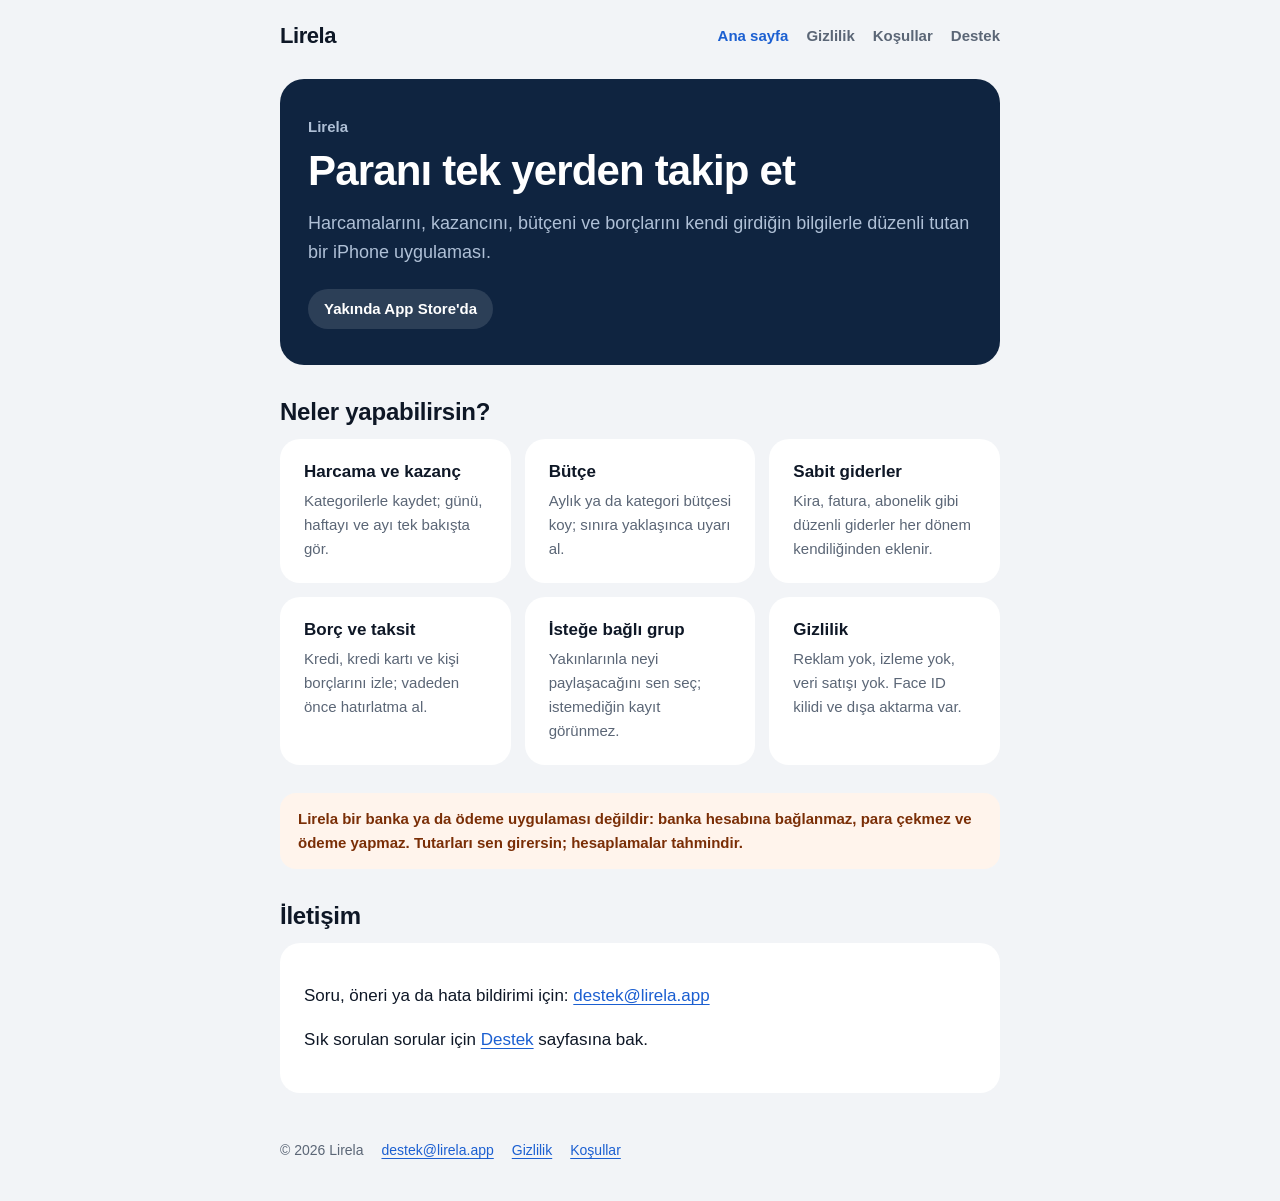
==== index.html @ 5110a3ae "Lirela sitesi: ana sayfa, gizlilik, koşullar, destek, 404, CNAME Co-Authored-By: Claude Opus 5.5 <no" ====
<!doctype html>
<html lang="tr">
<head>
<meta charset="utf-8">
<meta name="viewport" content="width=device-width, initial-scale=1">
<title>Lirela · Harcama ve Bütçe</title>
<meta name="description" content="Lirela ile harcamalarını, kazancını, bütçeni ve borçlarını tek yerden takip et. Reklam yok, izleme yok.">
<meta name="color-scheme" content="light dark">
<meta name="referrer" content="no-referrer">
<link rel="stylesheet" href="/style.css">
</head>
<body>
<header class="site-header"><div class="wrap"><a class="brand" href="/">Lirela</a><nav class="nav"><a href="/" aria-current="page">Ana sayfa</a><a href="/gizlilik/">Gizlilik</a><a href="/kosullar/">Koşullar</a><a href="/destek/">Destek</a></nav></div></header>
<main class="wrap">

<section class="hero">
  <p class="eyebrow">Lirela</p>
  <h1>Paranı tek yerden takip et</h1>
  <p>Harcamalarını, kazancını, bütçeni ve borçlarını kendi girdiğin bilgilerle düzenli tutan bir iPhone uygulaması.</p>
  <span class="badge">Yakında App Store'da</span>
</section>

<h2>Neler yapabilirsin?</h2>
<div class="grid">
  <div class="card"><h3>Harcama ve kazanç</h3><p>Kategorilerle kaydet; günü, haftayı ve ayı tek bakışta gör.</p></div>
  <div class="card"><h3>Bütçe</h3><p>Aylık ya da kategori bütçesi koy; sınıra yaklaşınca uyarı al.</p></div>
  <div class="card"><h3>Sabit giderler</h3><p>Kira, fatura, abonelik gibi düzenli giderler her dönem kendiliğinden eklenir.</p></div>
  <div class="card"><h3>Borç ve taksit</h3><p>Kredi, kredi kartı ve kişi borçlarını izle; vadeden önce hatırlatma al.</p></div>
  <div class="card"><h3>İsteğe bağlı grup</h3><p>Yakınlarınla neyi paylaşacağını sen seç; istemediğin kayıt görünmez.</p></div>
  <div class="card"><h3>Gizlilik</h3><p>Reklam yok, izleme yok, veri satışı yok. Face ID kilidi ve dışa aktarma var.</p></div>
</div>

<p class="note">Lirela bir banka ya da ödeme uygulaması değildir: banka hesabına bağlanmaz, para çekmez ve ödeme yapmaz. Tutarları sen girersin; hesaplamalar tahmindir.</p>

<h2>İletişim</h2>
<div class="card">
  <p>Soru, öneri ya da hata bildirimi için: <a href="mailto:destek@lirela.app">destek@lirela.app</a></p>
  <p>Sık sorulan sorular için <a href="/destek/">Destek</a> sayfasına bak.</p>
</div>

</main>
<footer class="site-footer"><div class="wrap"><span>© 2026 Lirela</span><a href="mailto:destek@lirela.app">destek@lirela.app</a><a href="/gizlilik/">Gizlilik</a><a href="/kosullar/">Koşullar</a></div></footer>
</body>
</html>
---- style.css ----
/* Lirela — tek stil dosyası. Dış kaynak, yazı tipi CDN'i, analitik ve çerez yok. */
:root {
  --bg: #F2F4F7;
  --card: #FFFFFF;
  --hero: #0F2440;
  --hero-text: #FFFFFF;
  --hero-muted: #AFC0D6;
  --text: #0E1726;
  --muted: #5B6676;
  --accent: #1B5FD1;
  --accent-soft: #E6F0FF;
  --line: #E3E8EF;
  --warn-bg: #FFF4EC;
  --warn-text: #7A2E06;
  --radius: 20px;
  color-scheme: light dark;
}

@media (prefers-color-scheme: dark) {
  :root {
    --bg: #0B0F16;
    --card: #1A202A;
    --hero: #15294A;
    --hero-muted: #9FB3CE;
    --text: #F2F4F7;
    --muted: #9AA5B4;
    --accent: #5B92F0;
    --accent-soft: #1B2C4A;
    --line: #2A313D;
    --warn-bg: #3A2414;
    --warn-text: #FFC9A3;
  }
}

* { box-sizing: border-box; }

html { -webkit-text-size-adjust: 100%; }

body {
  margin: 0;
  background: var(--bg);
  color: var(--text);
  font-family: -apple-system, BlinkMacSystemFont, "SF Pro Text", "Segoe UI", Roboto, "Helvetica Neue", Arial, sans-serif;
  font-size: 17px;
  line-height: 1.6;
}

a { color: var(--accent); text-decoration-thickness: 1px; text-underline-offset: 3px; }

.wrap { max-width: 760px; margin: 0 auto; padding: 0 20px; }

/* Üst menü */
.site-header { padding: 18px 0; }
.site-header .wrap { display: flex; align-items: center; justify-content: space-between; gap: 16px; flex-wrap: wrap; }
.brand { font-size: 22px; font-weight: 800; letter-spacing: -0.02em; color: var(--text); text-decoration: none; }
.nav { display: flex; gap: 18px; flex-wrap: wrap; font-size: 15px; font-weight: 600; }
.nav a { color: var(--muted); text-decoration: none; }
.nav a:hover, .nav a[aria-current="page"] { color: var(--accent); }

/* Koyu üst kart */
.hero {
  background: var(--hero);
  color: var(--hero-text);
  border-radius: 24px;
  padding: 36px 28px;
  margin: 8px 0 28px;
}
.hero .eyebrow { color: var(--hero-muted); font-weight: 800; font-size: 15px; margin: 0 0 8px; }
.hero h1 { font-size: clamp(30px, 6vw, 42px); line-height: 1.15; margin: 0 0 14px; letter-spacing: -0.02em; }
.hero p { color: var(--hero-muted); margin: 0; font-size: 18px; }
.badge {
  display: inline-block;
  margin-top: 22px;
  background: rgba(255, 255, 255, 0.12);
  color: var(--hero-text);
  border-radius: 999px;
  padding: 8px 16px;
  font-weight: 700;
  font-size: 15px;
}

/* Kartlar */
.card {
  background: var(--card);
  border-radius: var(--radius);
  padding: 22px 24px;
  margin: 0 0 18px;
}
.grid { display: grid; grid-template-columns: repeat(auto-fit, minmax(220px, 1fr)); gap: 14px; margin: 0 0 28px; }
.grid .card { margin: 0; }
.grid h3 { margin: 0 0 6px; font-size: 17px; }
.grid p { margin: 0; color: var(--muted); font-size: 15px; }

h2 { font-size: 24px; line-height: 1.25; letter-spacing: -0.01em; margin: 32px 0 12px; }
h3 { font-size: 19px; line-height: 1.3; margin: 24px 0 8px; }

.note {
  background: var(--warn-bg);
  color: var(--warn-text);
  border-radius: 16px;
  padding: 14px 18px;
  font-weight: 600;
  font-size: 15px;
}

/* Hukuki metinler */
.doc { background: var(--card); border-radius: var(--radius); padding: 8px 24px 20px; }
.doc h1 { font-size: clamp(26px, 5vw, 34px); line-height: 1.2; margin: 20px 0 6px; letter-spacing: -0.02em; }
.doc .updated { color: var(--muted); margin: 0 0 8px; font-size: 15px; }
.doc ul { padding-left: 22px; }
.doc li { margin: 4px 0; }
.table-scroll { overflow-x: auto; margin: 12px 0; }
table { border-collapse: collapse; width: 100%; font-size: 15px; }
th, td { text-align: left; vertical-align: top; padding: 10px 12px; border-bottom: 1px solid var(--line); }
th { color: var(--muted); font-weight: 700; }

.version {
  color: var(--muted);
  font-size: 14px;
  margin: 18px 0 0;
  padding-top: 14px;
  border-top: 1px solid var(--line);
}

/* Sık sorular */
details { background: var(--card); border-radius: 16px; padding: 14px 20px; margin: 0 0 10px; }
summary { cursor: pointer; font-weight: 700; }
details[open] summary { margin-bottom: 8px; }
details p, details ul { margin: 6px 0; color: var(--text); }

/* Alt bilgi */
.site-footer { color: var(--muted); font-size: 14px; padding: 28px 0 40px; }
.site-footer .wrap { display: flex; gap: 8px 18px; flex-wrap: wrap; }

@media (max-width: 520px) {
  body { font-size: 16px; }
  /* Tablolar dar ekranda kart: her satır bir blok, hücrenin başlığı üstünde */
  table, thead, tbody, tr, td { display: block; width: 100%; }
  thead { position: absolute; width: 1px; height: 1px; overflow: hidden; clip: rect(0 0 0 0); }
  tr { padding: 12px 0; border-bottom: 1px solid var(--line); }
  td { border: 0; padding: 2px 0; }
  td::before { content: attr(data-label); display: block; color: var(--muted); font-size: 13px; font-weight: 700; }
  .hero { padding: 28px 22px; border-radius: 20px; }
  .doc { padding: 4px 18px 16px; }
}
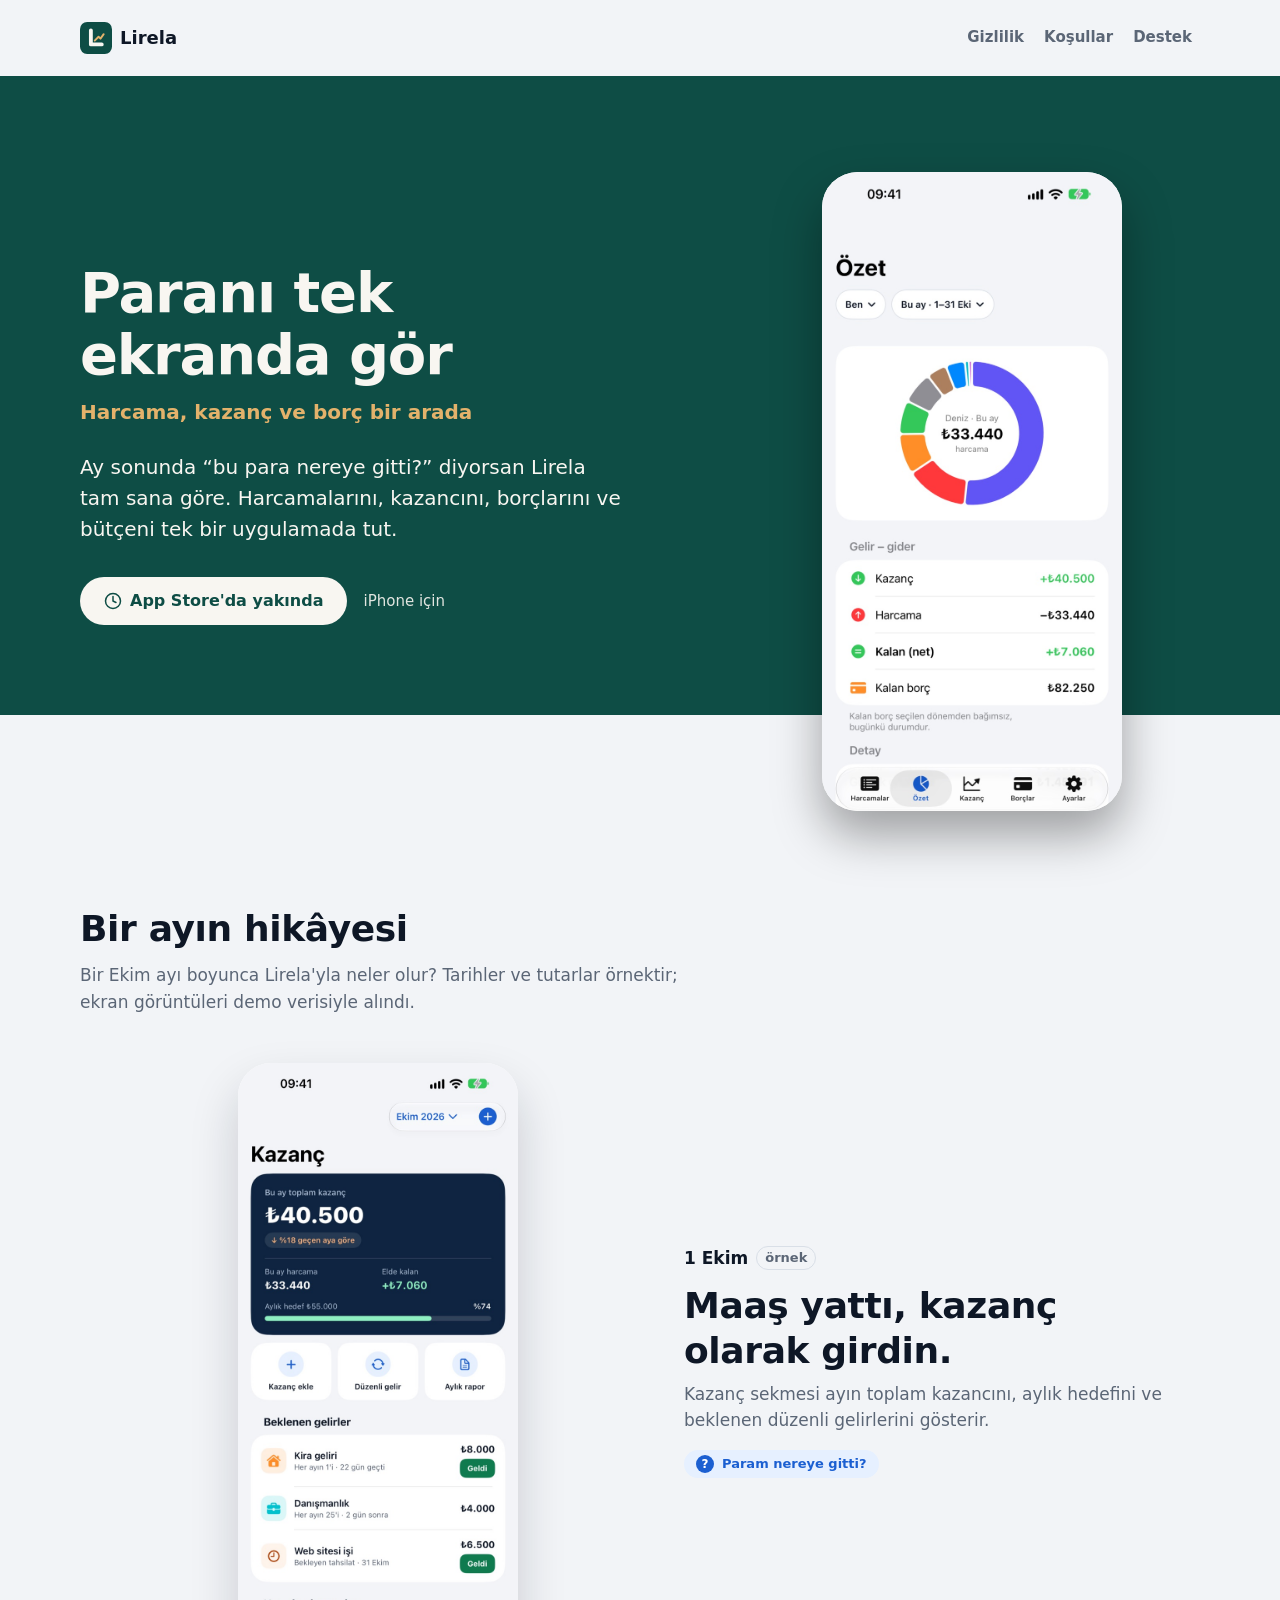
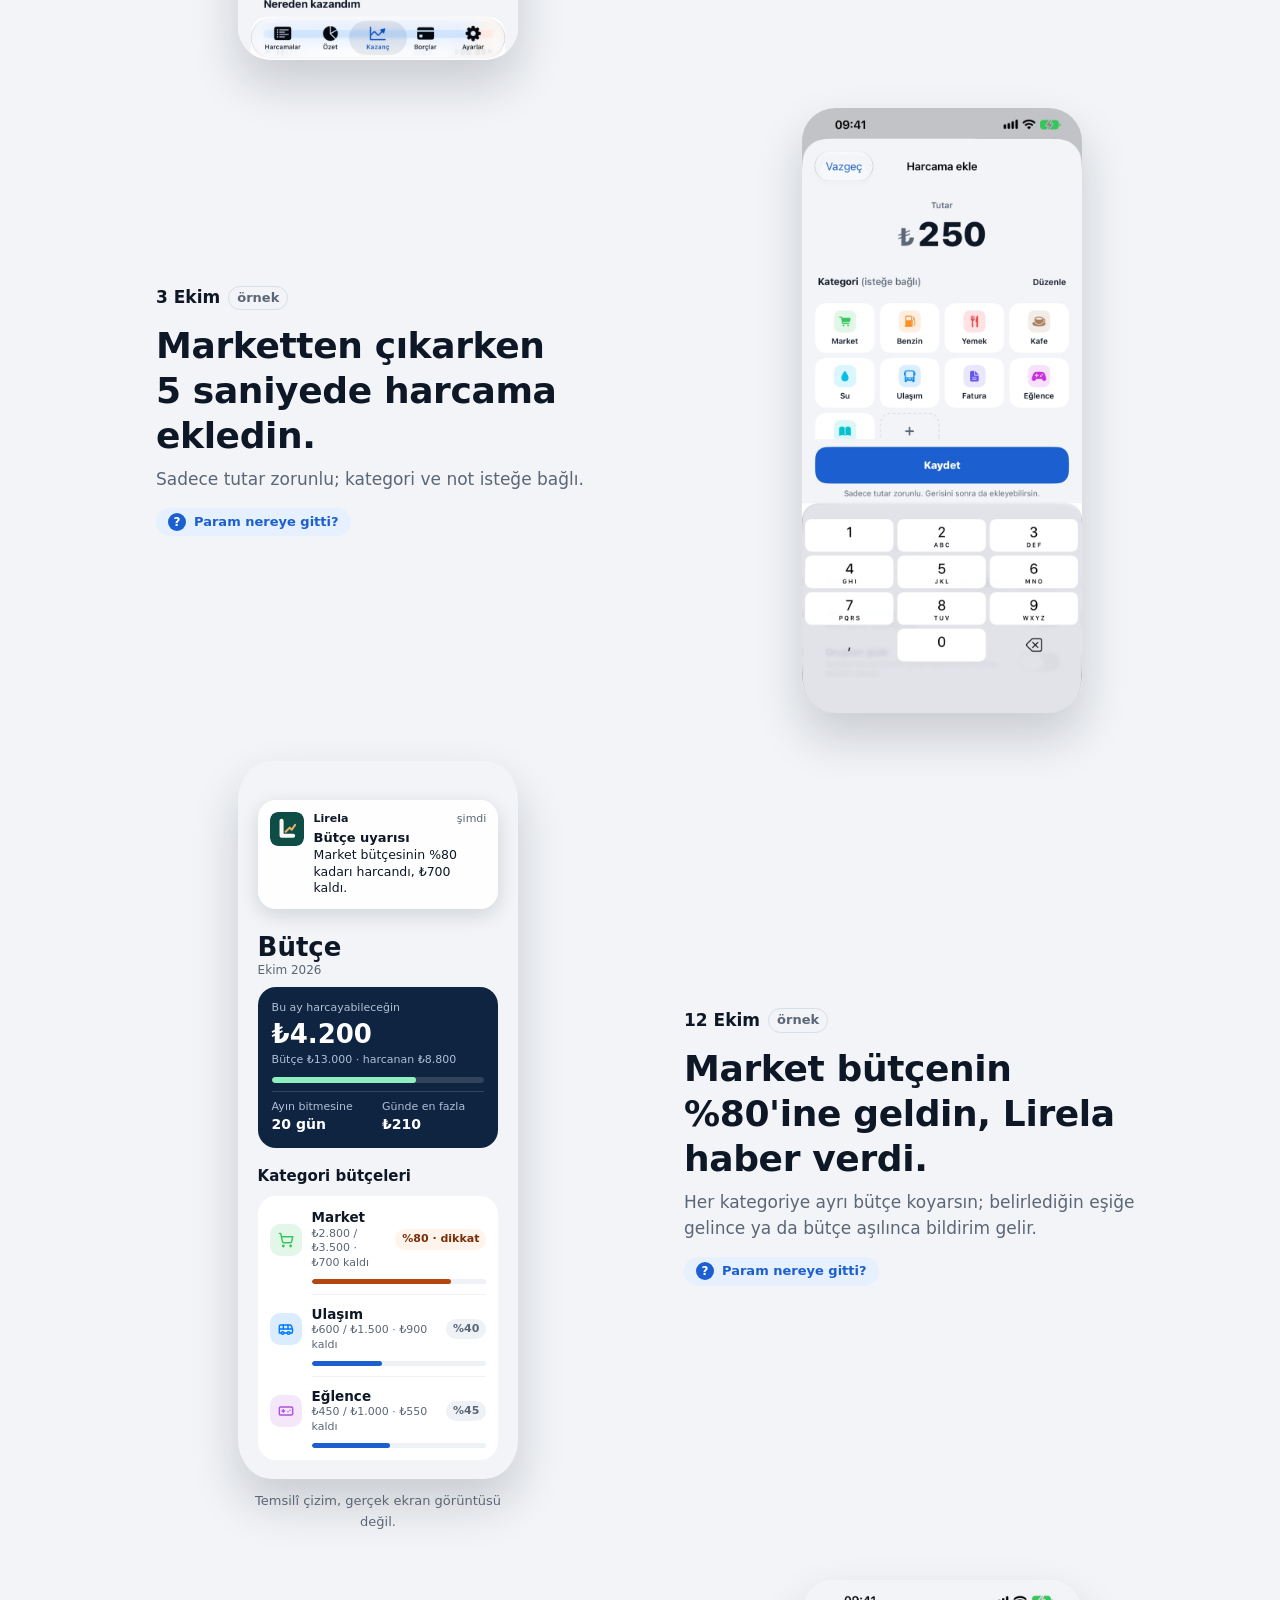
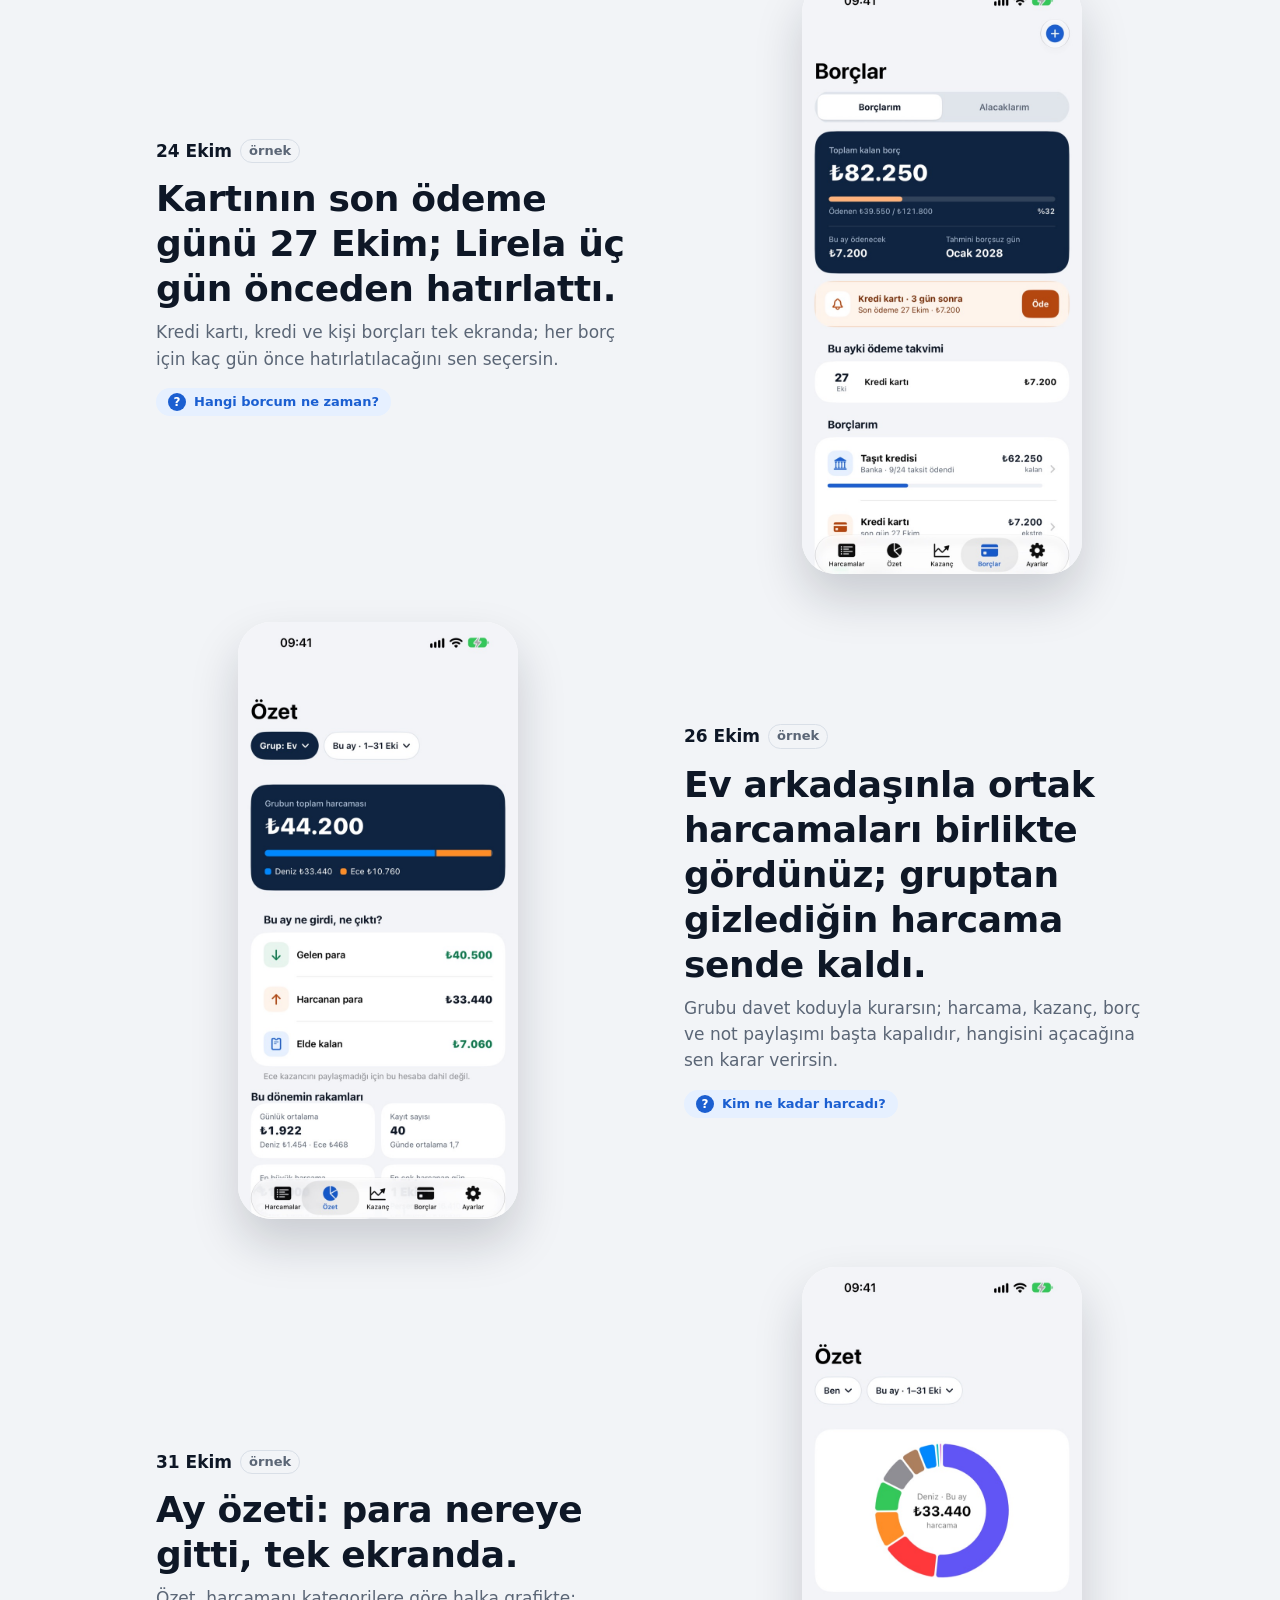
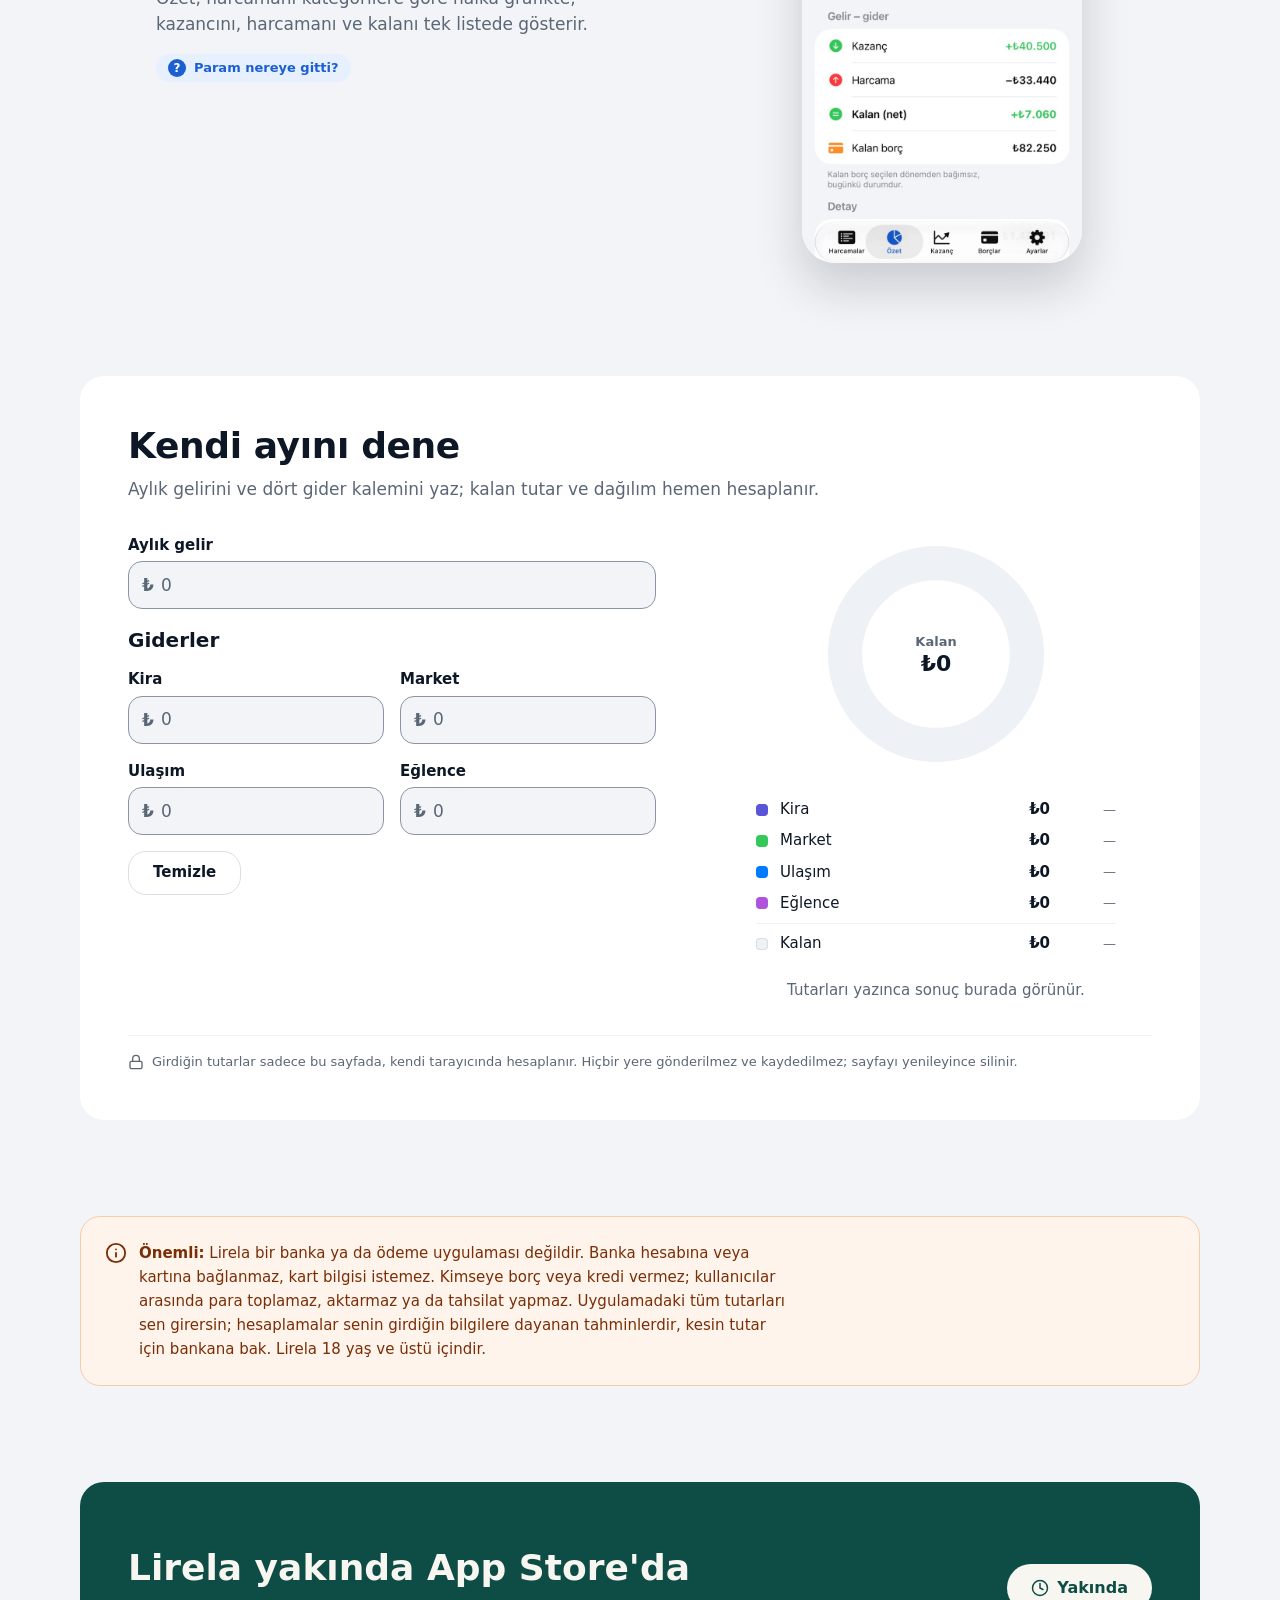
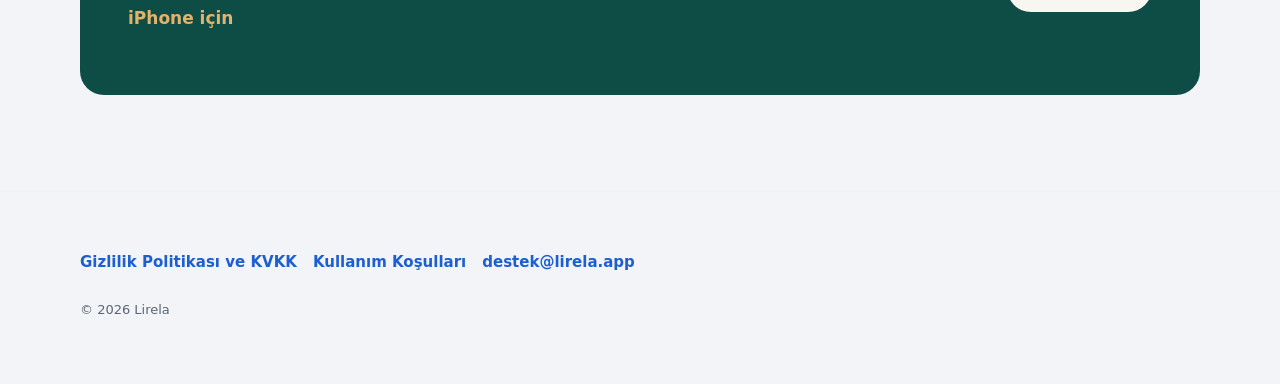
==== commit 3c4d179f: "Yeni ana sayfa: tanıtım sayfası (ana.css, img/); style.css ve diğer sayfalar aynı Co-Authored-By: Cl" ====
--- a/index.html
+++ b/index.html
@@ -1,44 +1,458 @@
 <!doctype html>
 <html lang="tr">
 <head>
-<meta charset="utf-8">
-<meta name="viewport" content="width=device-width, initial-scale=1">
-<title>Lirela · Harcama ve Bütçe</title>
-<meta name="description" content="Lirela ile harcamalarını, kazancını, bütçeni ve borçlarını tek yerden takip et. Reklam yok, izleme yok.">
-<meta name="color-scheme" content="light dark">
-<meta name="referrer" content="no-referrer">
-<link rel="stylesheet" href="/style.css">
+  <meta charset="utf-8">
+  <meta name="viewport" content="width=device-width, initial-scale=1">
+  <title>Lirela — Harcama, borç ve bütçe takibi</title>
+  <meta name="description" content="Lirela ile harcamalarını, kazancını, borçlarını ve bütçeni tek bir iPhone uygulamasında tut. Türkçe, TL ile.">
+  <meta name="theme-color" content="#0E4D45">
+  <meta name="color-scheme" content="light dark">
+  <meta name="referrer" content="no-referrer">
+  <link rel="icon" href="img/lirela.svg" type="image/svg+xml">
+  <link rel="stylesheet" href="ana.css">
+  <script>
+    /* Hareket azaltma kapalıysa adımlar ekrana girerken belirsin (DESIGN.md §8 istisnası) */
+    if (!(window.matchMedia && matchMedia('(prefers-reduced-motion: reduce)').matches) && 'IntersectionObserver' in window) {
+      document.documentElement.classList.add('js-reveal');
+    }
+  </script>
 </head>
 <body>
-<header class="site-header"><div class="wrap"><a class="brand" href="/">Lirela</a><nav class="nav"><a href="/" aria-current="page">Ana sayfa</a><a href="/gizlilik/">Gizlilik</a><a href="/kosullar/">Koşullar</a><a href="/destek/">Destek</a></nav></div></header>
-<main class="wrap">
-
-<section class="hero">
-  <p class="eyebrow">Lirela</p>
-  <h1>Paranı tek yerden takip et</h1>
-  <p>Harcamalarını, kazancını, bütçeni ve borçlarını kendi girdiğin bilgilerle düzenli tutan bir iPhone uygulaması.</p>
-  <span class="badge">Yakında App Store'da</span>
-</section>
-
-<h2>Neler yapabilirsin?</h2>
-<div class="grid">
-  <div class="card"><h3>Harcama ve kazanç</h3><p>Kategorilerle kaydet; günü, haftayı ve ayı tek bakışta gör.</p></div>
-  <div class="card"><h3>Bütçe</h3><p>Aylık ya da kategori bütçesi koy; sınıra yaklaşınca uyarı al.</p></div>
-  <div class="card"><h3>Sabit giderler</h3><p>Kira, fatura, abonelik gibi düzenli giderler her dönem kendiliğinden eklenir.</p></div>
-  <div class="card"><h3>Borç ve taksit</h3><p>Kredi, kredi kartı ve kişi borçlarını izle; vadeden önce hatırlatma al.</p></div>
-  <div class="card"><h3>İsteğe bağlı grup</h3><p>Yakınlarınla neyi paylaşacağını sen seç; istemediğin kayıt görünmez.</p></div>
-  <div class="card"><h3>Gizlilik</h3><p>Reklam yok, izleme yok, veri satışı yok. Face ID kilidi ve dışa aktarma var.</p></div>
-</div>
-
-<p class="note">Lirela bir banka ya da ödeme uygulaması değildir: banka hesabına bağlanmaz, para çekmez ve ödeme yapmaz. Tutarları sen girersin; hesaplamalar tahmindir.</p>
-
-<h2>İletişim</h2>
-<div class="card">
-  <p>Soru, öneri ya da hata bildirimi için: <a href="mailto:destek@lirela.app">destek@lirela.app</a></p>
-  <p>Sık sorulan sorular için <a href="/destek/">Destek</a> sayfasına bak.</p>
-</div>
-
-</main>
-<footer class="site-footer"><div class="wrap"><span>© 2026 Lirela</span><a href="mailto:destek@lirela.app">destek@lirela.app</a><a href="/gizlilik/">Gizlilik</a><a href="/kosullar/">Koşullar</a></div></footer>
+  <a class="skip" href="#icerik">İçeriğe geç</a>
+
+  <header class="site-header">
+    <div class="container">
+      <a class="brand" href="./" aria-label="Lirela ana sayfa">
+        <img src="img/lirela.svg" alt="" width="32" height="32">
+        <span>Lirela</span>
+      </a>
+      <nav class="nav" aria-label="Üst menü">
+        <a href="https://lirela.app/gizlilik">Gizlilik</a>
+        <a href="https://lirela.app/kosullar">Koşullar</a>
+        <a href="mailto:destek@lirela.app">Destek</a>
+      </nav>
+    </div>
+  </header>
+
+  <main id="icerik">
+    <section class="hero" aria-labelledby="baslik">
+      <div class="container">
+        <div>
+          <h1 id="baslik">Paranı tek ekranda gör</h1>
+          <p class="tagline">Harcama, kazanç ve borç bir arada</p>
+          <p class="lead">Ay sonunda “bu para nereye gitti?” diyorsan Lirela tam sana göre. Harcamalarını, kazancını, borçlarını ve bütçeni tek bir uygulamada tut.</p>
+          <div class="cta-row">
+            <span class="soon">
+              <svg viewBox="0 0 24 24" fill="none" stroke="currentColor" stroke-width="2" stroke-linecap="round" stroke-linejoin="round" aria-hidden="true"><circle cx="12" cy="12" r="10"/><path d="M12 6v6l4 2"/></svg>
+              App Store'da yakında
+            </span>
+            <span class="platform">iPhone için</span>
+          </div>
+        </div>
+        <img class="phone phone--tabbar hero-shot" src="img/1-ozet.jpg" width="720" height="1534" fetchpriority="high"
+             alt="Lirela Özet ekranı: bu ayın harcama dağılımını gösteren halka grafik ve kazanç, harcama, kalan ve borç satırları (demo verisi).">
+      </div>
+    </section>
+
+    <section class="section story" aria-labelledby="hikaye">
+      <div class="container">
+        <div class="section-head">
+          <h2 id="hikaye">Bir ayın hikâyesi</h2>
+          <p>Bir Ekim ayı boyunca Lirela'yla neler olur? Tarihler ve tutarlar örnektir; ekran görüntüleri demo verisiyle alındı.</p>
+        </div>
+
+        <ol class="steps" role="list">
+          <li class="step">
+            <div class="step-text">
+              <p class="step-date"><time datetime="2026-10-01">1 Ekim</time> <span class="sample">örnek</span></p>
+              <h3 class="step-title">Maaş yattı, kazanç olarak girdin.</h3>
+              <p class="step-desc">Kazanç sekmesi ayın toplam kazancını, aylık hedefini ve beklenen düzenli gelirlerini gösterir.</p>
+              <p class="step-q"><span class="visually-hidden">Cevap verdiği soru: </span>Param nereye gitti?</p>
+            </div>
+            <figure class="step-media">
+              <img class="phone phone--tabbar" src="img/6-kazanc.jpg" width="720" height="1534" loading="lazy"
+                   alt="Kazanç ekranı: bu ayın toplam kazancı, aylık hedef çubuğu ve beklenen düzenli gelirler (demo verisi).">
+            </figure>
+          </li>
+
+          <li class="step">
+            <div class="step-text">
+              <p class="step-date"><time datetime="2026-10-03">3 Ekim</time> <span class="sample">örnek</span></p>
+              <h3 class="step-title">Marketten çıkarken 5 saniyede harcama ekledin.</h3>
+              <p class="step-desc">Sadece tutar zorunlu; kategori ve not isteğe bağlı.</p>
+              <p class="step-q"><span class="visually-hidden">Cevap verdiği soru: </span>Param nereye gitti?</p>
+            </div>
+            <figure class="step-media">
+              <img class="phone" src="img/2-harcama-ekle.jpg" width="720" height="1557" loading="lazy"
+                   alt="Harcama ekle ekranı: ₺250 tutarı, isteğe bağlı kategoriler ve Kaydet düğmesi (demo verisi).">
+            </figure>
+          </li>
+
+          <li class="step">
+            <div class="step-text">
+              <p class="step-date"><time datetime="2026-10-12">12 Ekim</time> <span class="sample">örnek</span></p>
+              <h3 class="step-title">Market bütçenin %80'ine geldin, Lirela haber verdi.</h3>
+              <p class="step-desc">Her kategoriye ayrı bütçe koyarsın; belirlediğin eşiğe gelince ya da bütçe aşılınca bildirim gelir.</p>
+              <p class="step-q"><span class="visually-hidden">Cevap verdiği soru: </span>Param nereye gitti?</p>
+            </div>
+            <figure class="step-media">
+              <div class="mock phone" role="img"
+                   aria-label="Temsilî çizim: Lirela'dan 'Bütçe uyarısı: Market bütçesinin %80 kadarı harcandı, ₺700 kaldı.' bildirimi, bu ay harcanabilecek ₺4.200 ve kategori bütçeleri listesi; Market ₺2.800 / ₺3.500, %80 dikkat (örnek tutarlar).">
+                <div class="mock-inner" aria-hidden="true">
+                  <div class="mock-notif">
+                    <img src="img/lirela.svg" alt="" width="34" height="34">
+                    <div>
+                      <div class="mock-notif-head"><b>Lirela</b><span>şimdi</span></div>
+                      <div class="mock-notif-title">Bütçe uyarısı</div>
+                      <div class="mock-notif-body">Market bütçesinin %80 kadarı harcandı, ₺700 kaldı.</div>
+                    </div>
+                  </div>
+                  <div class="mock-title">Bütçe<small>Ekim 2026</small></div>
+                  <div class="mock-hero">
+                    <span class="mock-hero-label">Bu ay harcayabileceğin</span>
+                    <span class="mock-hero-big num">₺4.200</span>
+                    <span class="mock-hero-label num">Bütçe ₺13.000 · harcanan ₺8.800</span>
+                    <span class="mock-hero-bar"><i style="width:68%"></i></span>
+                    <span class="mock-hero-row">
+                      <span><span class="mock-hero-label">Ayın bitmesine</span><b class="num">20 gün</b></span>
+                      <span><span class="mock-hero-label">Günde en fazla</span><b class="num">₺210</b></span>
+                    </span>
+                  </div>
+                  <div class="mock-section">Kategori bütçeleri</div>
+                  <div class="mock-card">
+                    <div class="mock-row">
+                      <span class="mock-badge" style="--cat: var(--chart-market)"><svg viewBox="0 0 24 24" fill="none" stroke="currentColor" stroke-width="2.2" stroke-linecap="round" stroke-linejoin="round"><circle cx="8" cy="21" r="1"/><circle cx="19" cy="21" r="1"/><path d="M2.05 2.05h2l2.66 12.42a2 2 0 0 0 2 1.58h9.78a2 2 0 0 0 1.95-1.57l1.65-7.43H5.12"/></svg></span>
+                      <span class="mock-name"><b>Market</b><span class="num">₺2.800 / ₺3.500 · ₺700 kaldı</span></span>
+                      <span class="mock-pill mock-pill--warn num">%80 · dikkat</span>
+                    </div>
+                    <div class="mock-bar mock-bar--warn"><i style="width:80%"></i></div>
+                    <div class="mock-sep"></div>
+                    <div class="mock-row">
+                      <span class="mock-badge" style="--cat: var(--chart-ulasim)"><svg viewBox="0 0 24 24" fill="none" stroke="currentColor" stroke-width="2.2" stroke-linecap="round" stroke-linejoin="round"><path d="M8 6v6"/><path d="M15 6v6"/><path d="M2 12h19.6"/><path d="M18 18h3s.5-1.7.8-2.8c.1-.4.2-.8.2-1.2 0-.4-.1-.8-.2-1.2l-1.4-5C20.1 6.8 19.1 6 18 6H4a2 2 0 0 0-2 2v10h3"/><circle cx="7" cy="18" r="2"/><path d="M9 18h5"/><circle cx="16" cy="18" r="2"/></svg></span>
+                      <span class="mock-name"><b>Ulaşım</b><span class="num">₺600 / ₺1.500 · ₺900 kaldı</span></span>
+                      <span class="mock-pill num">%40</span>
+                    </div>
+                    <div class="mock-bar"><i style="width:40%"></i></div>
+                    <div class="mock-sep"></div>
+                    <div class="mock-row">
+                      <span class="mock-badge" style="--cat: var(--chart-eglence)"><svg viewBox="0 0 24 24" fill="none" stroke="currentColor" stroke-width="2.2" stroke-linecap="round" stroke-linejoin="round"><path d="M6 12h4"/><path d="M8 10v4"/><path d="M15 13h.01"/><path d="M18 11h.01"/><rect width="20" height="12" x="2" y="6" rx="2"/></svg></span>
+                      <span class="mock-name"><b>Eğlence</b><span class="num">₺450 / ₺1.000 · ₺550 kaldı</span></span>
+                      <span class="mock-pill num">%45</span>
+                    </div>
+                    <div class="mock-bar"><i style="width:45%"></i></div>
+                  </div>
+                </div>
+              </div>
+              <figcaption class="mock-caption">Temsilî çizim, gerçek ekran görüntüsü değil.</figcaption>
+            </figure>
+          </li>
+
+          <li class="step">
+            <div class="step-text">
+              <p class="step-date"><time datetime="2026-10-24">24 Ekim</time> <span class="sample">örnek</span></p>
+              <h3 class="step-title">Kartının son ödeme günü 27 Ekim; Lirela üç gün önceden hatırlattı.</h3>
+              <p class="step-desc">Kredi kartı, kredi ve kişi borçları tek ekranda; her borç için kaç gün önce hatırlatılacağını sen seçersin.</p>
+              <p class="step-q"><span class="visually-hidden">Cevap verdiği soru: </span>Hangi borcum ne zaman?</p>
+            </div>
+            <figure class="step-media">
+              <img class="phone phone--tabbar phone--tabbar-1529" src="img/3-borc.jpg" width="720" height="1529" loading="lazy"
+                   alt="Borçlar ekranı: toplam kalan borç, 'Kredi kartı · 3 gün sonra, son ödeme 27 Ekim' uyarısı ve borç listesi (demo verisi).">
+            </figure>
+          </li>
+
+          <li class="step">
+            <div class="step-text">
+              <p class="step-date"><time datetime="2026-10-26">26 Ekim</time> <span class="sample">örnek</span></p>
+              <h3 class="step-title">Ev arkadaşınla ortak harcamaları birlikte gördünüz; gruptan gizlediğin harcama sende kaldı.</h3>
+              <p class="step-desc">Grubu davet koduyla kurarsın; harcama, kazanç, borç ve not paylaşımı başta kapalıdır, hangisini açacağına sen karar verirsin.</p>
+              <p class="step-q"><span class="visually-hidden">Cevap verdiği soru: </span>Kim ne kadar harcadı?</p>
+            </div>
+            <figure class="step-media">
+              <img class="phone phone--tabbar" src="img/4-grup.jpg" width="720" height="1534" loading="lazy"
+                   alt="Grup özeti ekranı: 'Ev' grubunun toplam harcaması, kişilere göre dağılım ve bu ay gelen ile harcanan para (demo verisi).">
+            </figure>
+          </li>
+
+          <li class="step">
+            <div class="step-text">
+              <p class="step-date"><time datetime="2026-10-31">31 Ekim</time> <span class="sample">örnek</span></p>
+              <h3 class="step-title">Ay özeti: para nereye gitti, tek ekranda.</h3>
+              <p class="step-desc">Özet, harcamanı kategorilere göre halka grafikte; kazancını, harcamanı ve kalanı tek listede gösterir.</p>
+              <p class="step-q"><span class="visually-hidden">Cevap verdiği soru: </span>Param nereye gitti?</p>
+            </div>
+            <figure class="step-media">
+              <img class="phone phone--tabbar" src="img/1-ozet.jpg" width="720" height="1534" loading="lazy"
+                   alt="Özet ekranı: ayın harcama dağılımını gösteren halka grafik ve kazanç, harcama, kalan ve borç satırları (demo verisi).">
+            </figure>
+          </li>
+        </ol>
+      </div>
+    </section>
+
+    <section class="section" aria-labelledby="dene" style="padding-top:0">
+      <div class="container">
+        <div class="try">
+          <div class="try-head">
+            <h2 id="dene">Kendi ayını dene</h2>
+            <p>Aylık gelirini ve dört gider kalemini yaz; kalan tutar ve dağılım hemen hesaplanır.</p>
+          </div>
+
+          <div class="try-grid">
+            <form class="try-form" id="deneForm" novalidate autocomplete="off">
+              <div class="field">
+                <label for="f-gelir">Aylık gelir</label>
+                <div class="money"><span aria-hidden="true">₺</span><input id="f-gelir" name="gelir" type="text" inputmode="decimal" placeholder="0" aria-describedby="e-gelir"></div>
+                <p class="field-error" id="e-gelir" hidden></p>
+              </div>
+              <fieldset>
+                <legend>Giderler</legend>
+                <div class="field-grid">
+                  <div class="field">
+                    <label for="f-kira">Kira</label>
+                    <div class="money"><span aria-hidden="true">₺</span><input id="f-kira" name="kira" type="text" inputmode="decimal" placeholder="0" aria-describedby="e-kira"></div>
+                    <p class="field-error" id="e-kira" hidden></p>
+                  </div>
+                  <div class="field">
+                    <label for="f-market">Market</label>
+                    <div class="money"><span aria-hidden="true">₺</span><input id="f-market" name="market" type="text" inputmode="decimal" placeholder="0" aria-describedby="e-market"></div>
+                    <p class="field-error" id="e-market" hidden></p>
+                  </div>
+                  <div class="field">
+                    <label for="f-ulasim">Ulaşım</label>
+                    <div class="money"><span aria-hidden="true">₺</span><input id="f-ulasim" name="ulasim" type="text" inputmode="decimal" placeholder="0" aria-describedby="e-ulasim"></div>
+                    <p class="field-error" id="e-ulasim" hidden></p>
+                  </div>
+                  <div class="field">
+                    <label for="f-eglence">Eğlence</label>
+                    <div class="money"><span aria-hidden="true">₺</span><input id="f-eglence" name="eglence" type="text" inputmode="decimal" placeholder="0" aria-describedby="e-eglence"></div>
+                    <p class="field-error" id="e-eglence" hidden></p>
+                  </div>
+                </div>
+              </fieldset>
+              <button class="btn-secondary" type="reset">Temizle</button>
+            </form>
+
+            <div class="try-result">
+              <div class="donut-wrap">
+                <svg class="donut" id="donut" viewBox="0 0 42 42" role="img" aria-labelledby="donutText">
+                  <circle class="donut-track" cx="21" cy="21" r="15.915" fill="none" stroke-width="6"/>
+                  <g id="donutSegs" transform="rotate(-90 21 21)"></g>
+                </svg>
+                <div class="donut-center">
+                  <span class="donut-label" id="centerLabel">Kalan</span>
+                  <span class="donut-value num" id="centerValue">₺0</span>
+                </div>
+              </div>
+              <ul class="legend" id="legend" role="list">
+                <li><span class="sw" style="--sw: var(--chart-kira)"></span><span>Kira</span><b class="num" data-k="kira">₺0</b><span class="pct num" data-p="kira">%0</span></li>
+                <li><span class="sw" style="--sw: var(--chart-market)"></span><span>Market</span><b class="num" data-k="market">₺0</b><span class="pct num" data-p="market">%0</span></li>
+                <li><span class="sw" style="--sw: var(--chart-ulasim)"></span><span>Ulaşım</span><b class="num" data-k="ulasim">₺0</b><span class="pct num" data-p="ulasim">%0</span></li>
+                <li><span class="sw" style="--sw: var(--chart-eglence)"></span><span>Eğlence</span><b class="num" data-k="eglence">₺0</b><span class="pct num" data-p="eglence">%0</span></li>
+                <li class="legend-rest"><span class="sw sw--rest"></span><span id="restName">Kalan</span><b class="num" id="restValue">₺0</b><span class="pct num" id="restPct">%0</span></li>
+              </ul>
+              <p class="try-status" id="donutText" aria-live="polite">Tutarları yazınca sonuç burada görünür.</p>
+              <noscript><p class="try-status">Bu hesaplayıcı için tarayıcında JavaScript açık olmalı.</p></noscript>
+            </div>
+          </div>
+
+          <p class="try-note">
+            <svg viewBox="0 0 24 24" fill="none" stroke="currentColor" stroke-width="2" stroke-linecap="round" stroke-linejoin="round" aria-hidden="true"><rect width="18" height="11" x="3" y="11" rx="2"/><path d="M7 11V7a5 5 0 0 1 10 0v4"/></svg>
+            Girdiğin tutarlar sadece bu sayfada, kendi tarayıcında hesaplanır. Hiçbir yere gönderilmez ve kaydedilmez; sayfayı yenileyince silinir.
+          </p>
+        </div>
+      </div>
+    </section>
+
+    <section class="section" aria-label="Önemli bilgi" style="padding-top:0">
+      <div class="container">
+        <div class="notice">
+          <svg viewBox="0 0 24 24" fill="none" stroke="currentColor" stroke-width="2" stroke-linecap="round" stroke-linejoin="round" aria-hidden="true"><circle cx="12" cy="12" r="10"/><path d="M12 16v-4"/><path d="M12 8h.01"/></svg>
+          <p><strong>Önemli:</strong> Lirela bir banka ya da ödeme uygulaması değildir. Banka hesabına veya kartına bağlanmaz, kart bilgisi istemez. Kimseye borç veya kredi vermez; kullanıcılar arasında para toplamaz, aktarmaz ya da tahsilat yapmaz. Uygulamadaki tüm tutarları sen girersin; hesaplamalar senin girdiğin bilgilere dayanan tahminlerdir, kesin tutar için bankana bak. Lirela 18 yaş ve üstü içindir.</p>
+        </div>
+      </div>
+    </section>
+
+    <section class="section" aria-labelledby="yakinda" style="padding-top:0">
+      <div class="container">
+        <div class="cta-band">
+          <h2 id="yakinda">Lirela yakında App Store'da</h2>
+          <p>iPhone için</p>
+          <span class="soon">
+            <svg viewBox="0 0 24 24" fill="none" stroke="currentColor" stroke-width="2" stroke-linecap="round" stroke-linejoin="round" aria-hidden="true"><circle cx="12" cy="12" r="10"/><path d="M12 6v6l4 2"/></svg>
+            Yakında
+          </span>
+        </div>
+      </div>
+    </section>
+  </main>
+
+  <footer class="site-footer">
+    <div class="container">
+      <nav aria-label="Alt menü">
+        <ul role="list">
+          <li><a href="https://lirela.app/gizlilik">Gizlilik Politikası ve KVKK</a></li>
+          <li><a href="https://lirela.app/kosullar">Kullanım Koşulları</a></li>
+          <li><a href="mailto:destek@lirela.app">destek@lirela.app</a></li>
+        </ul>
+      </nav>
+      <p class="meta">© 2026 Lirela</p>
+    </div>
+  </footer>
+  <script>
+  /* Lirela deneme sayfası — dış kütüphane yok, hiçbir veri gönderilmez ya da kaydedilmez. */
+  (function () {
+    'use strict';
+
+    /* 1) Bir ayın hikâyesi: adımlar ekrana girerken hafifçe belirir (DESIGN.md §8 istisnası).
+          Hareket azaltma açıksa ya da tarayıcı desteklemiyorsa hiçbir şey yapılmaz, içerik hep görünür. */
+    var reduce = window.matchMedia && window.matchMedia('(prefers-reduced-motion: reduce)').matches;
+    if (!reduce && 'IntersectionObserver' in window) {
+      var io = new IntersectionObserver(function (entries) {
+        entries.forEach(function (e) {
+          if (e.isIntersecting) { e.target.classList.add('is-visible'); io.unobserve(e.target); }
+        });
+      }, { threshold: 0.12 });
+      document.querySelectorAll('.step').forEach(function (s) { io.observe(s); });
+    } else {
+      document.documentElement.classList.remove('js-reveal');
+    }
+
+    /* 2) Kendi ayını dene */
+    var form = document.getElementById('deneForm');
+    if (!form) return;
+    var KEYS = ['kira', 'market', 'ulasim', 'eglence'];
+    var MAX = 1e9;
+    var nf0 = new Intl.NumberFormat('tr-TR', { maximumFractionDigits: 0 });
+    var nf2 = new Intl.NumberFormat('tr-TR', { minimumFractionDigits: 2, maximumFractionDigits: 2 });
+    // Kuruş yoksa yazılmaz (₺31.420), varsa iki hane (₺6.500,50) — DESIGN.md §11
+    var num = function (v) { v = Math.round(Math.abs(v) * 100) / 100; return (v % 1 === 0 ? nf0 : nf2).format(v); };
+    var tl = function (v) { return (v < 0 ? '−₺' : '₺') + num(v); };
+    var pct = function (v) { return '%' + Math.round(v * 100); };
+
+    // Türkçe biçimle yazılan tutarı sayıya çevirir: "15.000", "15.000,50", "1500", "₺ 2.300"
+    function parse(raw) {
+      var s = String(raw || '').replace(/₺|\s/g, '');
+      if (s === '') return { v: 0 };
+      if (/[-−]/.test(s)) return { v: 0, err: 'Eksi tutar olmaz; 0 ya da daha büyük bir tutar yaz.' };
+      if (s.indexOf(',') === -1 && /^\d+\.\d{1,2}$/.test(s)) s = s.replace('.', ',');  // "12.5" → 12,5
+      if (!/^\d{1,3}(\.\d{3})*(,\d{1,2})?$|^\d+(,\d{1,2})?$/.test(s)) return { v: 0, err: 'Sadece rakam yaz (ör. 15.000 ya da 15.000,50).' };
+      var v = Number(s.replace(/\./g, '').replace(',', '.'));
+      if (!isFinite(v)) return { v: 0, err: 'Geçerli bir tutar yaz.' };
+      if (v > MAX) return { v: 0, err: 'Bu tutar çok büyük.' };
+      return { v: v };
+    }
+
+    function field(name) { return form.elements[name]; }
+    function showError(name, msg) {
+      var input = field(name), el = document.getElementById('e-' + name);
+      if (msg) { el.textContent = msg; el.hidden = false; input.setAttribute('aria-invalid', 'true'); }
+      else { el.textContent = ''; el.hidden = true; input.removeAttribute('aria-invalid'); }
+    }
+
+    var segs = document.getElementById('donutSegs');
+    var SVGNS = 'http://www.w3.org/2000/svg';
+    var COLORS = { kira: 'var(--chart-kira)', market: 'var(--chart-market)', ulasim: 'var(--chart-ulasim)', eglence: 'var(--chart-eglence)', rest: 'var(--chart-rest)' };
+    var NAMES = { kira: 'kira', market: 'market', ulasim: 'ulaşım', eglence: 'eğlence' };
+
+    function drawDonut(parts) {
+      while (segs.firstChild) segs.removeChild(segs.firstChild);
+      var shown = parts.filter(function (p) { return p.share > 0; });
+      var gap = shown.length > 1 ? 0.8 : 0;
+      var offset = 0;
+      shown.forEach(function (p) {
+        var len = p.share * 100;
+        var c = document.createElementNS(SVGNS, 'circle');
+        c.setAttribute('cx', '21'); c.setAttribute('cy', '21'); c.setAttribute('r', '15.915');
+        c.setAttribute('fill', 'none'); c.setAttribute('stroke-width', '6');
+        c.setAttribute('stroke-dasharray', Math.max(len - gap, 0.01) + ' ' + (100 - Math.max(len - gap, 0.01)));
+        c.setAttribute('stroke-dashoffset', String(-offset));
+        c.style.stroke = COLORS[p.key];
+        segs.appendChild(c);
+        offset += len;
+      });
+    }
+
+    var statusTimer;
+    function update() {
+      // Tüm hesap tam sayı kuruşla yapılır; 0,1 + 0,2 gibi ondalık yuvarlama farkı "Açık −₺0" göstermesin
+      var g = parse(field('gelir').value);
+      showError('gelir', g.err);
+      var income = Math.round(g.v * 100), vals = {}, spent = 0, anyErr = !!g.err;
+      KEYS.forEach(function (k) {
+        var r = parse(field(k).value);
+        showError(k, r.err);
+        if (r.err) anyErr = true;
+        vals[k] = Math.round(r.v * 100); spent += vals[k];
+      });
+      var rest = income - spent;
+      var base = Math.max(income, spent);
+      var T = function (kurus) { return tl(kurus / 100); };
+      var P = function (part, whole) { var p = part / whole; return p > 9.99 ? '>%999' : pct(p); };
+
+      KEYS.forEach(function (k) {
+        document.querySelector('[data-k="' + k + '"]').textContent = T(vals[k]);
+        document.querySelector('[data-p="' + k + '"]').textContent = income > 0 ? P(vals[k], income) : '—';
+      });
+
+      var restName = document.getElementById('restName');
+      var restValue = document.getElementById('restValue');
+      var restPct = document.getElementById('restPct');
+      var centerLabel = document.getElementById('centerLabel');
+      var centerValue = document.getElementById('centerValue');
+      var status = document.getElementById('donutText');
+      var wrap = document.querySelector('.try-result');
+
+      var parts = KEYS.map(function (k) { return { key: k, share: base > 0 ? vals[k] / base : 0 }; });
+      if (rest > 0) parts.push({ key: 'rest', share: rest / base });
+      drawDonut(parts);
+
+      var over = rest < 0 && income > 0;
+      wrap.classList.toggle('is-over', over);
+      restName.textContent = over ? 'Açık' : 'Kalan';
+      centerLabel.textContent = over ? 'Açık' : 'Kalan';
+      restValue.textContent = income > 0 || spent === 0 ? T(rest) : '—';
+      restPct.textContent = income > 0 ? P(Math.abs(rest), income) : '—';
+      centerValue.textContent = T(rest);
+      if (income === 0 && spent > 0) {          // gelir yokken "açık" demek yanıltır; toplam gideri göster
+        centerLabel.textContent = 'Toplam gider';
+        centerValue.textContent = T(spent);
+      }
+      var len = centerValue.textContent.length;
+      centerValue.classList.toggle('is-long', len > 9 && len <= 13);
+      centerValue.classList.toggle('is-xlong', len > 13);
+
+      var msg;
+      if (g.err) {
+        msg = 'Gelir tutarını düzelt; sonuç ona göre hesaplanacak.';
+      } else if (income === 0 && spent === 0) {
+        msg = anyErr ? 'Hatalı alanları düzelt; sonuç burada görünür.' : 'Tutarları yazınca sonuç burada görünür.';
+      } else if (income === 0) {
+        msg = 'Gelir girmedin; giderlerin toplamı ' + T(spent) + '.';
+      } else if (rest < 0) {
+        msg = 'Giderlerin (' + T(spent) + ') gelirini ' + T(-rest) + ' aşıyor.';
+      } else {
+        var big = KEYS.slice().sort(function (a, b) { return vals[b] - vals[a]; })[0];
+        msg = 'Gelirin ' + T(income) + ', giderlerin ' + T(spent) + '; elinde ' + T(rest) + ' kalıyor.' +
+          (vals[big] > 0 ? ' En büyük kalem ' + NAMES[big] + '.' : '');
+      }
+      if (anyErr && !g.err && (income > 0 || spent > 0)) msg = 'Hatalı alanı düzelt. ' + msg;
+      // Durum satırı ekran okuyucuya okunur (aria-live); her tuşta konuşmasın diye kısa gecikmeyle yazılır
+      clearTimeout(statusTimer);
+      statusTimer = setTimeout(function () { status.textContent = msg; }, 400);
+    }
+
+    form.addEventListener('input', update);
+    form.addEventListener('submit', function (e) { e.preventDefault(); });
+    form.addEventListener('reset', function () { setTimeout(update, 0); });
+    // Alandan çıkınca tutarı Türkçe biçimde göster (15000 → 15.000)
+    form.addEventListener('focusout', function (e) {
+      var t = e.target;
+      if (t.tagName !== 'INPUT') return;
+      var r = parse(t.value);
+      if (!r.err && t.value.trim() !== '') t.value = num(r.v);
+    });
+    update();
+  })();
+  </script>
 </body>
 </html>
--- a/ana.css
+++ b/ana.css
@@ -0,0 +1,338 @@
+/* Lirela tanıtım sitesi denemesi — değerler DESIGN.md §13 (uygulamadaki Theme ile aynı) */
+
+:root {
+  /* Ham — ürün (açık) */
+  --c-bg:#F2F4F7; --c-card:#FFFFFF; --c-hero:#0F2440;
+  --c-text:#0E1726; --c-text-2:#5B6676; --c-text-3:#8A94A3;
+  --c-accent:#1B5FD1; --c-accent-soft:#E6F0FF; --c-accent-fill:#1B5FD1;
+  --c-positive:#0F7B4F; --c-positive-soft:#E8F5EE;
+  --c-warning:#B4470F; --c-warning-soft:#FFF4EC; --c-warning-border:#F6CBA8; --c-warning-ink:#7A2E06;
+  --c-danger:#B42318; --c-separator:#EEF1F5; --c-outline:#D9DFE7;
+  --c-hero-2:#AFC0D6; --c-hero-positive:#8EF0C0; --c-hero-warning:#FFB27A;
+  /* Ham — marka (iki temada aynı) */
+  --c-brand:#0E4D45; --c-brand-cream:#F8F6F1; --c-brand-gold:#E3B26B;
+  /* Grafik — sadece halka grafik dilimleri; metinde kullanılmaz (DESIGN.md §2.4) */
+  --chart-kira:#5856D6; --chart-market:#34C759; --chart-ulasim:#007AFF; --chart-eglence:#AF52DE; --chart-rest:#EEF1F5;
+
+  /* Anlamlı */
+  --bg:var(--c-bg); --surface:var(--c-card); --fg:var(--c-text); --fg-muted:var(--c-text-2);
+  --link:var(--c-accent); --btn-bg:var(--c-accent-fill); --btn-fg:#FFFFFF;
+  --brand-bg:var(--c-brand); --brand-fg:var(--c-brand-cream); --brand-accent:var(--c-brand-gold);
+  --notice-bg:var(--c-warning-soft); --notice-border:var(--c-warning-border); --notice-fg:var(--c-warning-ink);
+  --focus:var(--c-accent);
+
+  /* Yazı */
+  --font-sans:-apple-system, BlinkMacSystemFont, "SF Pro Text", "SF Pro Display", system-ui, "Segoe UI", Roboto, "Helvetica Neue", Arial, sans-serif;
+  --t-display:clamp(2.25rem, 1.6rem + 3vw, 3.5rem); --t-h2:clamp(1.75rem, 1.45rem + 1.4vw, 2.25rem);
+  --t-h3:1.25rem; --t-lead:clamp(1.125rem, 1.05rem + .4vw, 1.25rem);
+  --t-body:1.0625rem; --t-small:.9375rem; --t-caption:.8125rem; --t-button:1rem;
+
+  /* Boşluk */
+  --s-1:4px; --s-2:8px; --s-3:12px; --s-4:16px; --s-5:24px; --s-6:32px; --s-7:48px; --s-8:64px; --s-9:96px;
+  --container:1120px; --gutter:var(--s-4);
+
+  /* Köşe */
+  --r-xs:6px; --r-sm:11px; --r-md:14px; --r-tile:18px; --r-card:20px; --r-hero:24px; --r-pill:999px;
+
+  /* Gölge */
+  --shadow-sm:0 1px 2px rgba(14,23,38,.06); --shadow-device:0 24px 48px rgba(14,23,38,.18);
+  --shadow-device-brand:0 24px 48px rgba(0,0,0,.35);
+
+  /* Hareket */
+  --dur-fast:150ms; --dur:200ms; --ease:cubic-bezier(.2,.8,.2,1);
+
+  color-scheme: light dark;
+}
+
+@media (prefers-color-scheme: dark) {
+  :root {
+    --c-bg:#0B0F16; --c-card:#1A202A; --c-hero:#15294A;
+    --c-text:#F2F4F7; --c-text-2:#9AA5B4; --c-text-3:#6E7886;
+    --c-accent:#5B92F0; --c-accent-soft:#1B2C4A; --c-accent-fill:#2F6BDB;
+    --c-positive:#3CC48A; --c-positive-soft:#12301F;
+    --c-warning:#F08A3C; --c-warning-soft:#3A2414; --c-warning-border:#6B3A1C; --c-warning-ink:#FFC9A3;
+    --c-danger:#F0625A; --c-separator:#2A313D; --c-outline:#2F3743;
+    --shadow-device:none; --shadow-device-brand:none;
+    --chart-kira:#5E5CE6; --chart-market:#30D158; --chart-ulasim:#0A84FF; --chart-eglence:#BF5AF2; --chart-rest:#2A313D;
+  }
+}
+
+@media (min-width: 640px)  { :root { --gutter:var(--s-5); } }
+@media (min-width: 1024px) { :root { --gutter:var(--s-6); } }
+
+/* Temel */
+*, *::before, *::after { box-sizing: border-box; }
+html { -webkit-text-size-adjust: 100%; text-size-adjust: 100%; }
+body {
+  margin: 0;
+  background: var(--bg);
+  color: var(--fg);
+  font-family: var(--font-sans);
+  font-size: var(--t-body);
+  line-height: 1.55;
+  -webkit-font-smoothing: antialiased;
+}
+img, svg { display: block; max-width: 100%; }
+h1, h2, h3, p, ul, figure { margin: 0; }
+ul { padding: 0; list-style: none; }
+.num { font-variant-numeric: tabular-nums; }
+
+a { color: var(--link); text-decoration: none; text-underline-offset: 3px; transition: color var(--dur-fast) var(--ease); }
+a:hover { text-decoration: underline; }
+:focus-visible { outline: 2px solid var(--focus); outline-offset: 2px; border-radius: var(--r-xs); }
+
+.container { width: 100%; max-width: calc(var(--container) + 2 * var(--gutter)); margin: 0 auto; padding: 0 var(--gutter); }
+
+.skip {
+  position: absolute; left: var(--s-4); top: -100px; z-index: 10;
+  background: var(--surface); color: var(--fg); padding: var(--s-3) var(--s-4); border-radius: var(--r-md);
+}
+.skip:focus { top: var(--s-4); }
+
+/* Üst menü */
+.site-header { padding: var(--s-4) 0; }
+.site-header .container { display: flex; align-items: center; justify-content: space-between; gap: var(--s-4); }
+.brand { display: inline-flex; align-items: center; gap: var(--s-2); color: var(--fg); font-weight: 800; font-size: 1.125rem; min-height: 44px; }
+.brand:hover { text-decoration: none; }
+.brand img { width: 32px; height: 32px; }
+.nav { display: flex; gap: var(--s-1); }
+.nav a {
+  display: inline-flex; align-items: center; min-height: 44px; padding: 0 var(--s-2);
+  color: var(--fg-muted); font-size: var(--t-small); font-weight: 600;
+}
+.nav a:hover { color: var(--fg); }
+
+/* Karşılama (marka katmanı) */
+.hero { background: var(--brand-bg); color: var(--brand-fg); }
+.hero :focus-visible { outline-color: var(--brand-accent); }
+.hero .container {
+  display: grid; gap: var(--s-7); align-items: center;
+  padding-top: var(--s-8); padding-bottom: 0;
+}
+.hero h1 { font-size: var(--t-display); font-weight: 800; line-height: 1.1; letter-spacing: -0.02em; text-wrap: balance; }
+.hero .tagline { margin-top: var(--s-3); color: var(--brand-accent); font-size: var(--t-lead); font-weight: 600; }
+.hero .lead { margin-top: var(--s-5); max-width: 34rem; font-size: var(--t-lead); line-height: 1.55; }
+.hero .cta-row { margin-top: var(--s-6); display: flex; flex-wrap: wrap; align-items: center; gap: var(--s-3) var(--s-4); }
+.hero .platform { font-size: var(--t-small); opacity: .9; }
+.hero .hero-shot { justify-self: center; width: min(260px, 70vw); margin-bottom: -48px; }
+
+/* "Yakında" rozeti — bağlantı değil */
+.soon {
+  display: inline-flex; align-items: center; gap: var(--s-2);
+  min-height: 48px; padding: 0 var(--s-5);
+  background: var(--brand-fg); color: var(--brand-bg);
+  border-radius: var(--r-pill); font-weight: 800; font-size: var(--t-button);
+  cursor: default; user-select: none;
+}
+.soon svg { width: 18px; height: 18px; }
+
+/* Telefon görseli */
+.phone {
+  width: 100%; height: auto;
+  border-radius: 12% / 5.5%;
+  box-shadow: var(--shadow-device);
+  background: var(--c-card);
+}
+.hero .phone { box-shadow: var(--shadow-device-brand); }
+/* Alt menülü ekran görüntüleri: menünün altından görünen içerik kırpılır; dosyalar değişmez.
+   Menünün kenarı 720 px genişlikte 1530. satırda biter (DESIGN.md §16). */
+.phone--tabbar { aspect-ratio: 720 / 1534; object-fit: cover; object-position: top; }
+.phone--tabbar-1529 { aspect-ratio: 720 / 1529; }  /* Borçlar: "Ahmet" satırı 1529'da başlıyor */
+
+/* Bölümler */
+.section { padding: var(--s-8) 0; }
+.hero + .section { padding-top: calc(var(--s-8) + 48px); }
+.section-head { max-width: 40rem; margin-bottom: var(--s-7); }
+.section-head h2 { font-size: var(--t-h2); font-weight: 800; line-height: 1.2; letter-spacing: -0.01em; text-wrap: balance; }
+.section-head p { margin-top: var(--s-3); color: var(--fg-muted); }
+
+/* Ekran okuyucu için görünmez metin */
+.visually-hidden { position: absolute !important; width: 1px; height: 1px; margin: -1px; padding: 0; overflow: hidden; clip: rect(0 0 0 0); white-space: nowrap; border: 0; }
+
+/* ---------- Bir ayın hikâyesi ---------- */
+.steps { display: grid; gap: var(--s-6); }
+.step { display: grid; gap: var(--s-5); align-items: center; }
+.step-text { max-width: 30rem; }
+.step-date { display: flex; align-items: center; gap: var(--s-2); color: var(--fg-muted); font-size: var(--t-small); font-weight: 700; }
+.step-date time { color: var(--fg); font-size: 1.0625rem; font-weight: 800; }
+.sample {
+  font-size: var(--t-caption); font-weight: 600; color: var(--fg-muted);
+  border: 1px solid var(--c-outline); border-radius: var(--r-pill); padding: 1px var(--s-2);
+}
+.step-title { margin-top: var(--s-3); font-size: clamp(1.625rem, 1.25rem + 1.6vw, 2.25rem); font-weight: 800; line-height: 1.25; letter-spacing: -0.01em; text-wrap: pretty; }
+.step-desc { margin-top: var(--s-2); color: var(--fg-muted); font-size: var(--t-body); line-height: 1.55; }
+.step-q {
+  display: inline-flex; align-items: center; gap: var(--s-2); margin-top: var(--s-4);
+  background: var(--c-accent-soft); color: var(--c-accent);
+  border-radius: var(--r-pill); padding: var(--s-1) var(--s-3);
+  font-size: var(--t-caption); font-weight: 700;
+}
+.step-q::before { content: "?"; display: grid; place-items: center; width: 18px; height: 18px; border-radius: 50%; background: var(--c-accent); color: var(--c-card); font-size: 12px; font-weight: 800; }
+.step-media { justify-self: center; width: min(280px, 78vw); }
+
+/* Adımlar ekrana girerken hafifçe belirir — sadece JS çalışıyorsa ve hareket azaltma kapalıysa (DESIGN.md §8) */
+.js-reveal .step { opacity: 0; transform: translateY(16px); transition: opacity 300ms var(--ease), transform 300ms var(--ease); }
+.js-reveal .step.is-visible { opacity: 1; transform: none; }
+
+/* Temsilî bütçe çizimi: ekran görüntüleri gibi her zaman açık temada */
+.mock {
+  --m-bg:#F2F4F7; --m-card:#FFFFFF; --m-text:#0E1726; --m-text-2:#5B6676; --m-track:#EEF1F5;
+  --m-accent:#1B5FD1; --m-warn:#B4470F; --m-warn-soft:#FFF4EC; --m-warn-ink:#7A2E06;
+  --m-hero:#0F2440; --m-hero-2:#AFC0D6; --m-hero-pos:#8EF0C0;
+  --chart-market:#34C759; --chart-ulasim:#007AFF; --chart-eglence:#AF52DE;
+  aspect-ratio: 720 / 1564; background: var(--m-bg); color: var(--m-text); padding-bottom: 7%;
+  font-size: 13px; line-height: 1.35;
+}
+.mock-inner { padding: 14% 7% 0; display: grid; gap: 10px; }
+.mock-notif {
+  display: grid; grid-template-columns: 34px 1fr; gap: 10px; align-items: start;
+  background: rgba(255,255,255,.92); border-radius: 18px; padding: 12px;
+  box-shadow: 0 6px 20px rgba(14,23,38,.14);
+}
+.mock-notif img { border-radius: 8px; }
+.mock-notif-head { display: flex; justify-content: space-between; font-size: 11px; color: var(--m-text-2); }
+.mock-notif-head b { color: var(--m-text); font-weight: 600; }
+.mock-notif-title { margin-top: 2px; font-weight: 700; }
+.mock-notif-body { color: var(--m-text); font-size: 12.5px; }
+.mock-title { margin-top: 14px; font-size: 26px; font-weight: 800; line-height: 1.1; }
+.mock-title small { display: block; margin-top: 2px; font-size: 12px; font-weight: 500; color: var(--m-text-2); }
+.mock-hero { display: grid; gap: 4px; background: var(--m-hero); color: #FFFFFF; border-radius: 18px; padding: 14px; }
+.mock-hero-label { display: block; font-size: 11px; color: var(--m-hero-2); }
+.mock-hero-big { font-size: 26px; font-weight: 800; line-height: 1.1; }
+.mock-hero-bar { display: block; height: 6px; margin: 6px 0 4px; border-radius: 999px; background: rgba(255,255,255,.14); overflow: hidden; }
+.mock-hero-bar i { display: block; height: 100%; border-radius: inherit; background: var(--m-hero-pos); }
+.mock-hero-row { display: grid; grid-template-columns: 1fr 1fr; gap: 8px; padding-top: 8px; border-top: 1px solid rgba(255,255,255,.14); }
+.mock-hero-row b { display: block; font-size: 14px; font-weight: 700; }
+.mock-section { margin-top: 8px; font-size: 15px; font-weight: 700; }
+.mock-card { background: var(--m-card); border-radius: 18px; padding: 12px; }
+.mock-row { display: grid; grid-template-columns: 32px minmax(0, 1fr) auto; gap: 10px; align-items: center; }
+.mock-badge { width: 32px; height: 32px; border-radius: 10px; display: grid; place-items: center; color: var(--cat); background: color-mix(in srgb, var(--cat) 14%, transparent); }
+.mock-badge svg { width: 16px; height: 16px; }
+.mock-name b { display: block; font-size: 13.5px; font-weight: 600; }
+.mock-name span { display: block; font-size: 11px; color: var(--m-text-2); }
+.mock-pill { font-size: 11px; font-weight: 700; color: var(--m-text-2); background: var(--m-track); border-radius: var(--r-pill); padding: 3px 7px; white-space: nowrap; }
+.mock-pill--warn { color: var(--m-warn-ink); background: var(--m-warn-soft); }
+.mock-bar { height: 5px; border-radius: var(--r-pill); background: var(--m-track); margin: 8px 0 0 42px; overflow: hidden; }
+.mock-bar i { display: block; height: 100%; border-radius: inherit; background: var(--m-accent); }
+.mock-bar--warn i { background: var(--m-warn); }
+.mock-sep { height: 1px; background: var(--m-track); margin: 10px 0 10px 42px; }
+.mock-caption { margin-top: var(--s-3); text-align: center; font-size: var(--t-caption); color: var(--fg-muted); }
+
+/* ---------- Kendi ayını dene ---------- */
+.try { background: var(--surface); border-radius: var(--r-hero); padding: var(--s-5); }
+.try-head h2 { font-size: var(--t-h2); font-weight: 800; line-height: 1.2; letter-spacing: -0.01em; }
+.try-head p { margin-top: var(--s-2); color: var(--fg-muted); }
+.try-grid { display: grid; gap: var(--s-6); margin-top: var(--s-6); }
+.try-form { display: grid; gap: var(--s-4); align-content: start; }
+.try-form fieldset { border: 0; margin: 0; padding: 0; min-width: 0; }
+.try-form legend { padding: 0; margin-bottom: var(--s-3); font-size: var(--t-h3); font-weight: 700; }
+.field-grid { display: grid; grid-template-columns: repeat(2, minmax(0, 1fr)); gap: var(--s-4); }
+.field label { display: block; margin-bottom: var(--s-1); font-size: var(--t-small); font-weight: 600; }
+.money { position: relative; }
+.money span { position: absolute; left: 14px; top: 50%; transform: translateY(-50%); color: var(--fg-muted); font-weight: 700; pointer-events: none; }
+.money input {
+  width: 100%; min-height: 48px; padding: 0 var(--s-3) 0 32px;
+  font: inherit; font-size: 1.0625rem; font-weight: 700; font-variant-numeric: tabular-nums;
+  color: var(--fg); background: var(--bg); border: 1px solid var(--c-text-3); border-radius: var(--r-md);
+  transition: border-color var(--dur-fast) var(--ease);
+}
+.money input::placeholder { color: var(--fg-muted); font-weight: 500; }
+.money input:hover { border-color: var(--fg); }
+.money input:focus-visible { outline: 2px solid var(--focus); outline-offset: 2px; border-color: var(--focus); }
+.money input[aria-invalid="true"] { border-color: var(--c-danger); }
+.field-error { margin-top: var(--s-1); font-size: var(--t-caption); font-weight: 600; color: var(--c-danger); }
+.btn-secondary {
+  justify-self: start; min-height: 44px; padding: 0 var(--s-5);
+  font: inherit; font-size: var(--t-small); font-weight: 700; color: var(--fg);
+  background: transparent; border: 1px solid var(--c-outline); border-radius: var(--r-tile); cursor: pointer;
+  transition: border-color var(--dur-fast) var(--ease);
+}
+.btn-secondary:hover { border-color: var(--fg-muted); }
+
+.try-result { display: grid; gap: var(--s-5); align-content: start; justify-items: center; }
+.donut-wrap { position: relative; width: min(240px, 70vw); aspect-ratio: 1; }
+.donut { width: 100%; height: 100%; }
+.donut-track { stroke: var(--chart-rest); }
+.donut-center { position: absolute; inset: 0; display: grid; place-content: center; text-align: center; }
+.donut-label { font-size: var(--t-caption); font-weight: 600; color: var(--fg-muted); }
+.donut-value { font-size: 1.375rem; font-weight: 800; line-height: 1.1; }
+.donut-value.is-long { font-size: 1.0625rem; }
+.donut-value.is-xlong { font-size: .8125rem; }
+.is-over .donut-value, .is-over #restValue { color: var(--c-danger); }
+.legend { width: 100%; max-width: 360px; display: grid; gap: var(--s-2); }
+.legend li { display: grid; grid-template-columns: 12px minmax(0, 1fr) auto 3.6em; gap: var(--s-3); align-items: center; font-size: var(--t-small); }
+.legend b { font-weight: 700; text-align: right; overflow-wrap: anywhere; }
+.legend .pct { color: var(--fg-muted); text-align: right; font-size: var(--t-caption); }
+.legend-rest { padding-top: var(--s-2); border-top: 1px solid var(--c-separator); }
+.sw { width: 12px; height: 12px; border-radius: 4px; background: var(--sw); }
+.sw--rest { background: var(--chart-rest); box-shadow: inset 0 0 0 1px var(--c-outline); }
+.try-status { width: 100%; max-width: 360px; font-size: var(--t-small); color: var(--fg-muted); text-align: center; }
+.try-note {
+  display: flex; gap: var(--s-2); align-items: flex-start; margin-top: var(--s-6);
+  padding-top: var(--s-4); border-top: 1px solid var(--c-separator);
+  font-size: var(--t-caption); color: var(--fg-muted);
+}
+.try-note svg { flex: none; width: 16px; height: 16px; margin-top: 2px; }
+
+/* Sorumluluk kutusu */
+.notice {
+  display: grid; grid-template-columns: auto 1fr; gap: var(--s-3);
+  background: var(--notice-bg); color: var(--notice-fg);
+  border: 1px solid var(--notice-border); border-radius: var(--r-card);
+  padding: var(--s-5);
+  font-size: var(--t-small); line-height: 1.6;
+}
+.notice svg { width: 22px; height: 22px; margin-top: 1px; }
+.notice strong { font-weight: 800; }
+.notice p { max-width: 68ch; }
+
+/* Yakında bandı */
+.cta-band {
+  background: var(--brand-bg); color: var(--brand-fg);
+  border-radius: var(--r-hero); padding: var(--s-7) var(--s-5);
+  display: grid; justify-items: start; gap: var(--s-4);
+}
+.cta-band :focus-visible { outline-color: var(--brand-accent); }
+.cta-band h2 { font-size: var(--t-h2); font-weight: 800; line-height: 1.2; }
+.cta-band p { color: var(--brand-accent); font-weight: 600; }
+
+/* Altbilgi */
+.site-footer { padding: var(--s-7) 0 var(--s-8); border-top: 1px solid var(--c-separator); }
+.site-footer .container { display: grid; gap: var(--s-4); }
+.site-footer nav ul { display: flex; flex-wrap: wrap; gap: var(--s-1) var(--s-4); }
+.site-footer nav a { display: inline-flex; align-items: center; min-height: 44px; font-weight: 600; font-size: var(--t-small); }
+.site-footer .meta { color: var(--fg-muted); font-size: var(--t-caption); }
+
+/* Kırılma noktaları */
+@media (min-width: 640px) {
+  .try { padding: var(--s-7); }
+  .cta-band { padding: var(--s-8) var(--s-7); }
+}
+
+@media (min-width: 768px) {
+  .step { grid-template-columns: 1fr 1fr; gap: var(--s-7); }
+  .step-media { width: 280px; }
+  .step:nth-child(odd) .step-media { order: -1; }
+  .step:nth-child(odd) .step-text { justify-self: start; }
+  .step:nth-child(even) .step-text { justify-self: end; }
+}
+
+@media (min-width: 1024px) {
+  .hero .container { grid-template-columns: 1.15fr .85fr; padding-top: var(--s-9); }
+  .hero .hero-shot { width: 300px; margin-bottom: -96px; }
+  .section { padding: var(--s-9) 0; }
+  .hero + .section { padding-top: calc(var(--s-9) + 96px); }
+  .steps { gap: var(--s-7); }
+  .step-media { width: 280px; }
+  .try-grid { grid-template-columns: 1.1fr .9fr; gap: var(--s-8); align-items: start; }
+  .cta-band { grid-template-columns: 1fr auto; align-items: center; }
+  .cta-band .soon { grid-row: 1 / span 2; grid-column: 2; }
+}
+
+@media print {
+  .js-reveal .step { opacity: 1; transform: none; }
+}
+
+@media (prefers-reduced-motion: reduce) {
+  *, *::before, *::after { transition: none !important; animation: none !important; scroll-behavior: auto !important; }
+}
